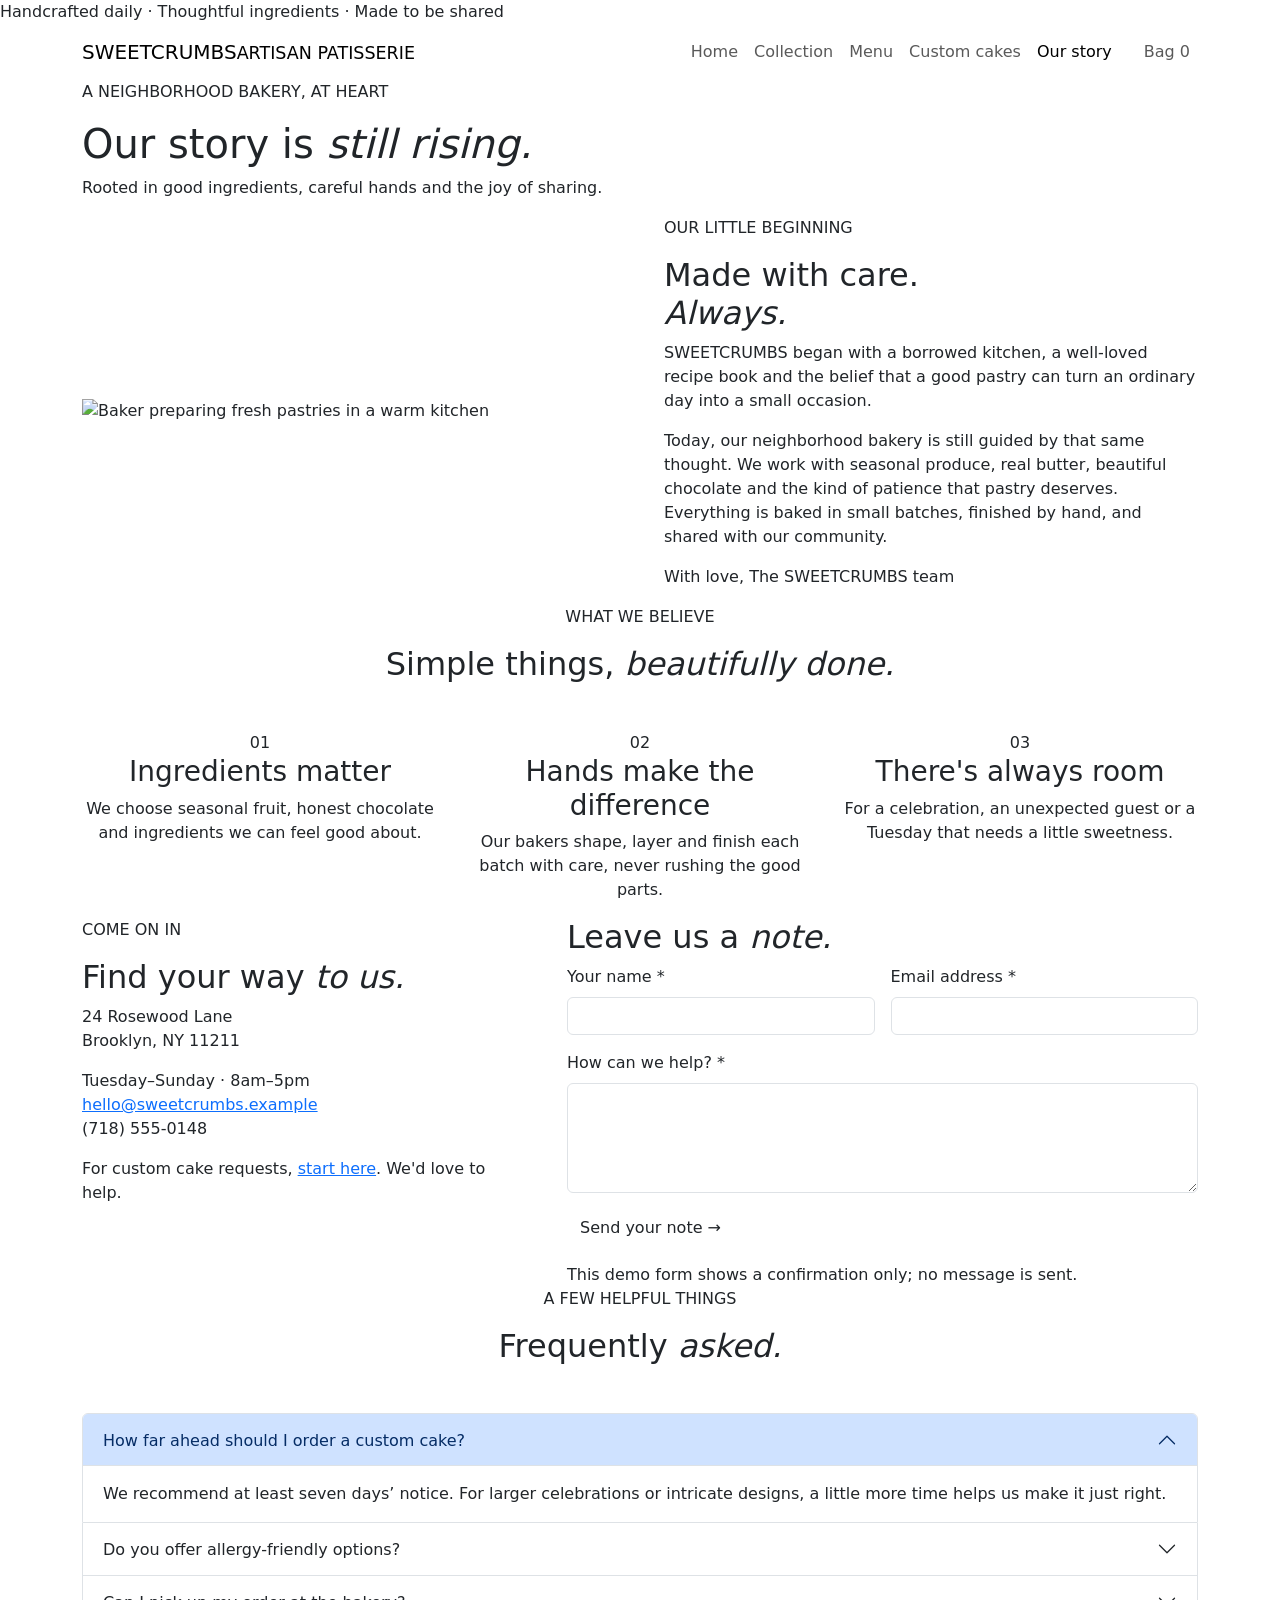
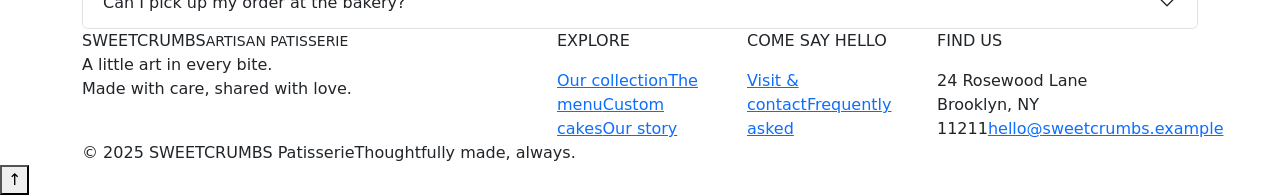
==== about.html @ 8f0fc78c "Add files via upload" ====
<!doctype html>
<html lang="en">

<head>
    <meta charset="utf-8">
    <meta name="viewport" content="width=device-width, initial-scale=1">
    <title>Our Story & Contact | SWEETCRUMBS</title>
    <link href="https://cdn.jsdelivr.net/npm/bootstrap@5.3.3/dist/css/bootstrap.min.css" rel="stylesheet">
    <link
        href="https://fonts.googleapis.com/css2?family=DM+Sans:wght@400;500;600&family=Playfair+Display:wght@400;500;600;700&display=swap"
        rel="stylesheet">
    <link href="css/style.css" rel="stylesheet">
</head>

<body>
    <div class="announcement">Handcrafted daily · Thoughtful ingredients · Made to be shared</div>
    <nav class="navbar navbar-expand-lg site-nav sticky-top">
        <div class="container"><a class="navbar-brand" href="index.html">SWEET<span>CRUMBS</span><small>ARTISAN
                    PATISSERIE</small></a><button class="navbar-toggler" type="button" data-bs-toggle="collapse"
                data-bs-target="#mainNav" aria-label="Toggle navigation"><span
                    class="navbar-toggler-icon"></span></button>
            <div class="collapse navbar-collapse" id="mainNav">
                <ul class="navbar-nav ms-auto align-items-lg-center">
                    <li class="nav-item"><a class="nav-link" href="index.html">Home</a></li>
                    <li class="nav-item"><a class="nav-link" href="collection.html">Collection</a></li>
                    <li class="nav-item"><a class="nav-link" href="menu.html">Menu</a></li>
                    <li class="nav-item"><a class="nav-link" href="custom-cakes.html">Custom cakes</a></li>
                    <li class="nav-item"><a class="nav-link active" href="about.html">Our story</a></li>
                    <li class="nav-item ms-lg-3"><a class="nav-link cart-link" href="cart.html">Bag <span
                                class="cart-count">0</span></a></li>
                </ul>
            </div>
        </div>
    </nav>
    <main>
        <header class="page-hero">
            <div class="container">
                <p class="eyebrow">A NEIGHBORHOOD BAKERY, AT HEART</p>
                <h1>Our story is <em>still rising.</em></h1>
                <p>Rooted in good ingredients, careful hands and the joy of sharing.</p>
            </div>
        </header>
        <section class="section-pad">
            <div class="container">
                <div class="row align-items-center g-5">
                    <div class="col-lg-6"><img class="editorial-image rounded-image"
                            src="https://images.unsplash.com/photo-1556911220-bff31c812dba?auto=format&fit=crop&w=1100&q=85"
                            alt="Baker preparing fresh pastries in a warm kitchen"></div>
                    <div class="col-lg-6 story-text">
                        <p class="eyebrow">OUR LITTLE BEGINNING</p>
                        <h2>Made with care.<br><em>Always.</em></h2>
                        <p>SWEETCRUMBS began with a borrowed kitchen, a well-loved recipe book and the belief that a
                            good pastry can turn an ordinary day into a small occasion.</p>
                        <p>Today, our neighborhood bakery is still guided by that same thought. We work with seasonal
                            produce, real butter, beautiful chocolate and the kind of patience that pastry deserves.
                            Everything is baked in small batches, finished by hand, and shared with our community.</p>
                        <p class="signature">With love, The SWEETCRUMBS team</p>
                    </div>
                </div>
            </div>
        </section>
        <section class="philosophy">
            <div class="container text-center narrow">
                <p class="eyebrow">WHAT WE BELIEVE</p>
                <h2>Simple things, <em>beautifully done.</em></h2>
                <div class="row g-4 mt-4">
                    <div class="col-md-4"><span class="principle-number">01</span>
                        <h3>Ingredients matter</h3>
                        <p>We choose seasonal fruit, honest chocolate and ingredients we can feel good about.</p>
                    </div>
                    <div class="col-md-4"><span class="principle-number">02</span>
                        <h3>Hands make the difference</h3>
                        <p>Our bakers shape, layer and finish each batch with care, never rushing the good parts.</p>
                    </div>
                    <div class="col-md-4"><span class="principle-number">03</span>
                        <h3>There's always room</h3>
                        <p>For a celebration, an unexpected guest or a Tuesday that needs a little sweetness.</p>
                    </div>
                </div>
            </div>
        </section>
        <section class="section-pad" id="contact">
            <div class="container">
                <div class="row g-5">
                    <div class="col-lg-5">
                        <p class="eyebrow">COME ON IN</p>
                        <h2>Find your way <em>to us.</em></h2>
                        <p>24 Rosewood Lane<br>Brooklyn, NY 11211</p>
                        <p>Tuesday–Sunday · 8am–5pm<br><a
                                href="mailto:hello@sweetcrumbs.example">hello@sweetcrumbs.example</a><br>(718) 555-0148
                        </p>
                        <p class="small-muted">For custom cake requests, <a href="custom-cakes.html">start here</a>.
                            We'd love to help.</p>
                    </div>
                    <div class="col-lg-7">
                        <form id="contact-form" class="form-panel">
                            <h2>Leave us a <em>note.</em></h2>
                            <div class="row g-3">
                                <div class="col-md-6"><label class="form-label" for="contact-name">Your name
                                        *</label><input class="form-control" id="contact-name" required></div>
                                <div class="col-md-6"><label class="form-label" for="contact-email">Email address
                                        *</label><input type="email" class="form-control" id="contact-email" required>
                                </div>
                                <div class="col-12"><label class="form-label" for="contact-message">How can we help?
                                        *</label><textarea class="form-control" id="contact-message" rows="4"
                                        required></textarea></div>
                                <div class="col-12"><button class="btn btn-burgundy" type="submit">Send your note
                                        <span>→</span></button>
                                    <p class="small-muted mt-3 mb-0">This demo form shows a confirmation only; no
                                        message is sent.</p>
                                </div>
                            </div>
                        </form>
                    </div>
                </div>
            </div>
        </section>
        <section class="section-pad faq-section" id="faq">
            <div class="container narrow">
                <p class="eyebrow text-center">A FEW HELPFUL THINGS</p>
                <h2 class="text-center mb-5">Frequently <em>asked.</em></h2>
                <div class="accordion" id="faqAccordion">
                    <div class="accordion-item">
                        <h3 class="accordion-header"><button class="accordion-button" type="button"
                                data-bs-toggle="collapse" data-bs-target="#faqOne">How far ahead should I order a custom
                                cake?</button></h3>
                        <div id="faqOne" class="accordion-collapse collapse show" data-bs-parent="#faqAccordion">
                            <div class="accordion-body">We recommend at least seven days’ notice. For larger
                                celebrations or intricate designs, a little more time helps us make it just right.</div>
                        </div>
                    </div>
                    <div class="accordion-item">
                        <h3 class="accordion-header"><button class="accordion-button collapsed" type="button"
                                data-bs-toggle="collapse" data-bs-target="#faqTwo">Do you offer allergy-friendly
                                options?</button></h3>
                        <div id="faqTwo" class="accordion-collapse collapse" data-bs-parent="#faqAccordion">
                            <div class="accordion-body">Our kitchen handles wheat, dairy, eggs, nuts and soy. Please
                                contact us about ingredients before ordering; we cannot guarantee an allergen-free
                                environment.</div>
                        </div>
                    </div>
                    <div class="accordion-item">
                        <h3 class="accordion-header"><button class="accordion-button collapsed" type="button"
                                data-bs-toggle="collapse" data-bs-target="#faqThree">Can I pick up my order at the
                                bakery?</button></h3>
                        <div id="faqThree" class="accordion-collapse collapse" data-bs-parent="#faqAccordion">
                            <div class="accordion-body">Absolutely. Choose pickup when we confirm your order. Our bakery
                                is open Tuesday through Sunday, 8am–5pm.</div>
                        </div>
                    </div>
                </div>
            </div>
        </section>
    </main>
    <footer class="site-footer">
        <div class="container">
            <div class="row gy-4">
                <div class="col-md-5"><a class="navbar-brand footer-brand"
                        href="index.html">SWEET<span>CRUMBS</span><small>ARTISAN PATISSERIE</small></a>
                    <p class="footer-note">A little art in every bite.<br>Made with care, shared with love.</p>
                </div>
                <div class="col-6 col-md-2">
                    <p class="footer-title">EXPLORE</p><a href="collection.html">Our collection</a><a
                        href="menu.html">The menu</a><a href="custom-cakes.html">Custom cakes</a><a
                        href="about.html">Our story</a>
                </div>
                <div class="col-6 col-md-2">
                    <p class="footer-title">COME SAY HELLO</p><a href="#contact">Visit & contact</a><a
                        href="#faq">Frequently asked</a>
                </div>
                <div class="col-md-3">
                    <p class="footer-title">FIND US</p><span>24 Rosewood Lane<br>Brooklyn, NY 11211</span><a
                        href="mailto:hello@sweetcrumbs.example">hello@sweetcrumbs.example</a>
                </div>
            </div>
            <div class="footer-bottom"><span>© 2025 SWEETCRUMBS Patisserie</span><span>Thoughtfully made, always.</span>
            </div>
        </div>
    </footer><button class="back-to-top" type="button" aria-label="Back to top">↑</button>
    <div class="toast-container position-fixed bottom-0 end-0 p-3" id="toast-container"></div>
    <script src="https://cdn.jsdelivr.net/npm/bootstrap@5.3.3/dist/js/bootstrap.bundle.min.js"></script>
    <script src="js/script.js"></script>
</body>

</html>
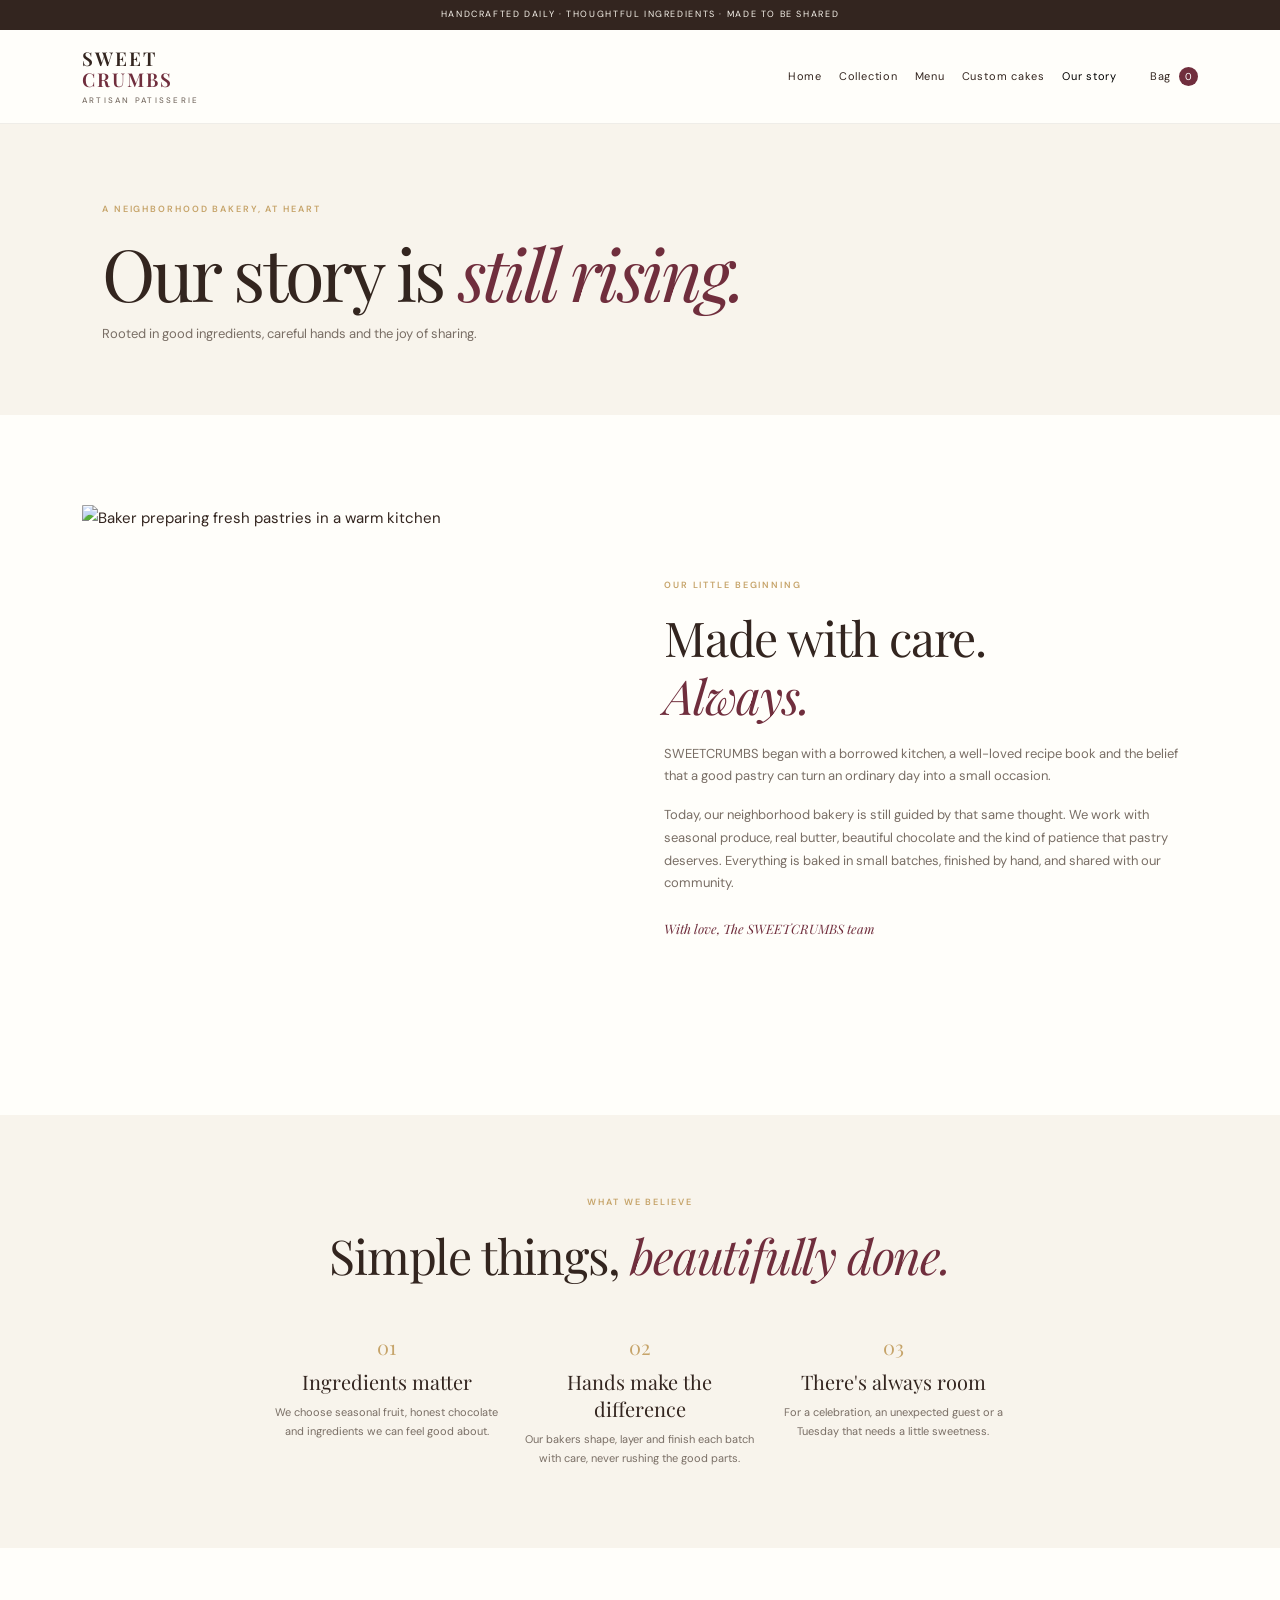
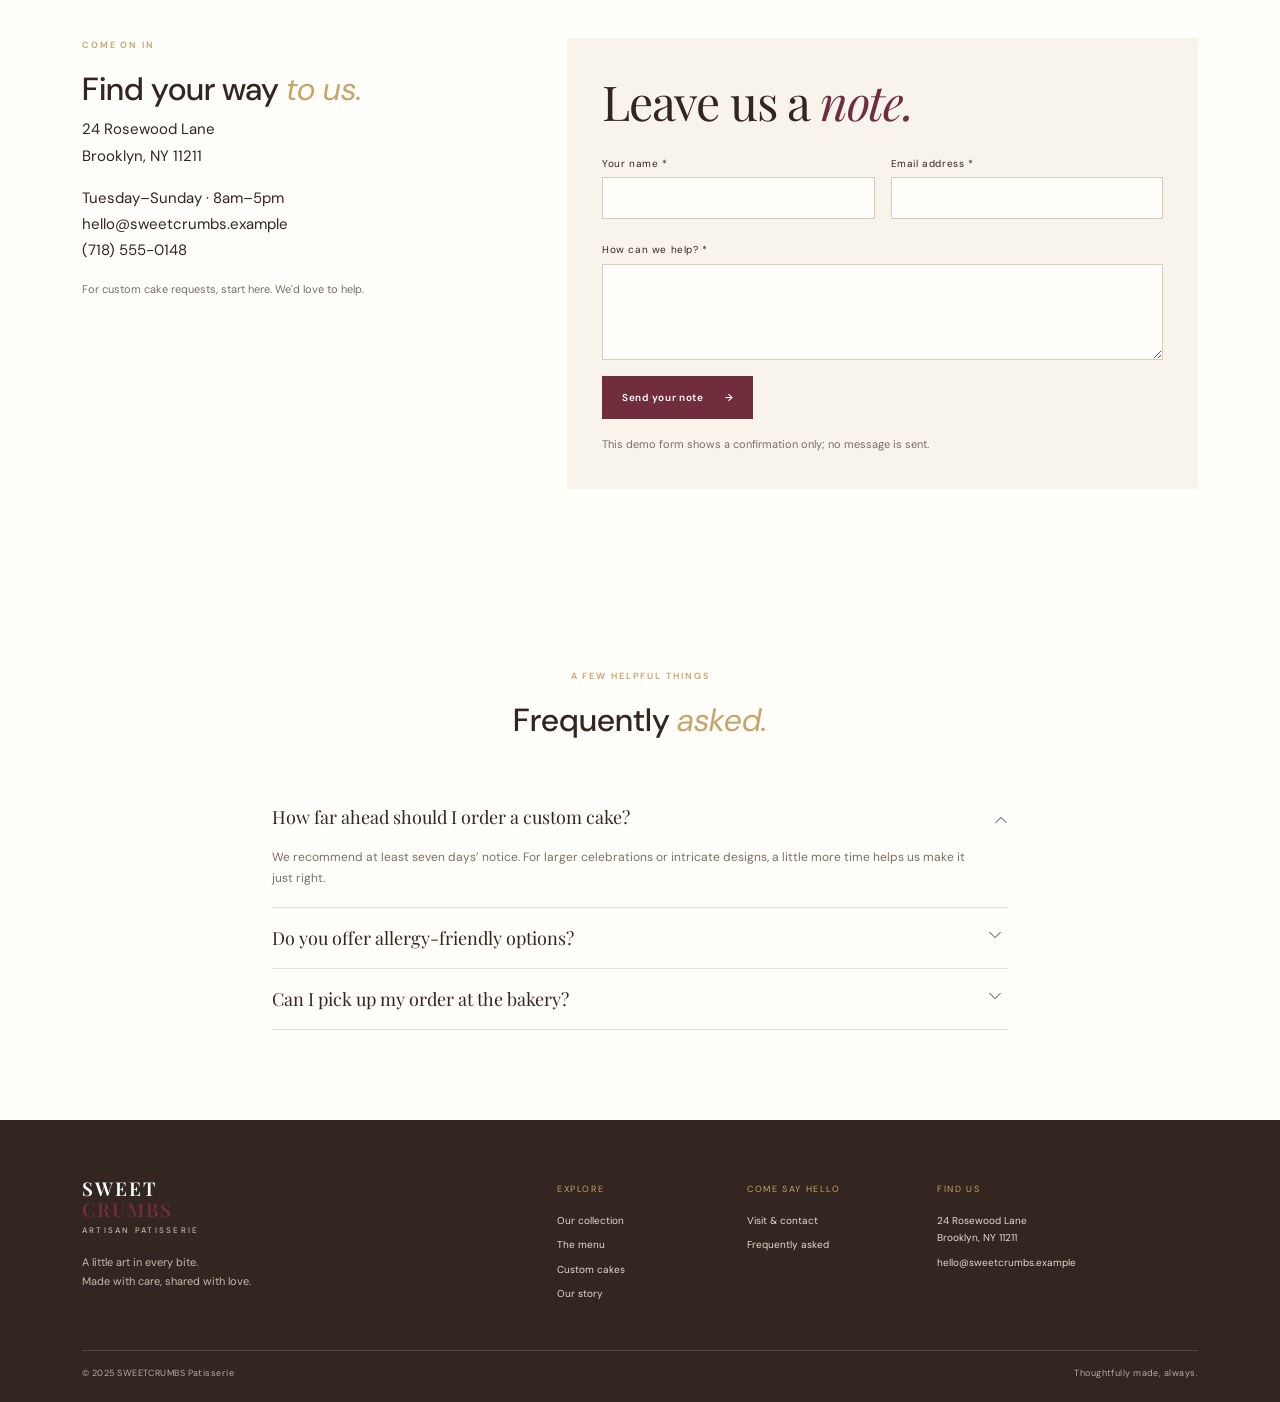
==== commit 3a0ca267: "without jquery12" ====
--- a/about.html
+++ b/about.html
@@ -9,7 +9,7 @@
     <link
         href="https://fonts.googleapis.com/css2?family=DM+Sans:wght@400;500;600&family=Playfair+Display:wght@400;500;600;700&display=swap"
         rel="stylesheet">
-    <link href="css/style.css" rel="stylesheet">
+    <link href="style.css" rel="stylesheet">
 </head>
 
 <body>
@@ -179,7 +179,7 @@
     </footer><button class="back-to-top" type="button" aria-label="Back to top">↑</button>
     <div class="toast-container position-fixed bottom-0 end-0 p-3" id="toast-container"></div>
     <script src="https://cdn.jsdelivr.net/npm/bootstrap@5.3.3/dist/js/bootstrap.bundle.min.js"></script>
-    <script src="js/script.js"></script>
+    <script src="script.js"></script>
 </body>
 
 </html>
--- a/style.css
+++ b/style.css
@@ -0,0 +1,1196 @@
+
+:root {
+    --ivory: #F8F4EC;
+    --espresso: #33251F;
+    --burgundy: #702E3D;
+    --gold: #C6A46A;
+    --beige: #E9DFD0;
+    --muted: #796e65;
+    --serif: "Playfair Display", Georgia, serif;
+    --sans: "DM Sans", Arial, sans-serif
+}
+
+* {
+    box-sizing: border-box
+}
+
+html {
+    scroll-behavior: smooth
+}
+
+body {
+    margin: 0;
+    background: #fffefa;
+    color: var(--espresso);
+    font-family: var(--sans);
+    font-size: 15px;
+    line-height: 1.75
+}
+
+a {
+    color: inherit;
+    text-decoration: none
+}
+
+a:hover {
+    color: var(--burgundy)
+}
+
+img {
+    max-width: 100%;
+    display: block
+}
+
+.announcement {
+    height: 30px;
+    background: var(--espresso);
+    color: #f8f4ec;
+    text-align: center;
+    font-size: 9px;
+    letter-spacing: .18em;
+    text-transform: uppercase;
+    display: flex;
+    align-items: center;
+    justify-content: center
+}
+
+.site-nav {
+    background: rgba(255, 254, 250, .97);
+    border-bottom: 1px solid rgba(51, 37, 31, .08);
+    padding: 13px 0
+}
+
+.navbar-brand {
+    color: var(--espresso);
+    font: 600 19px var(--serif);
+    letter-spacing: .11em;
+    line-height: 1.1;
+    display: inline-flex;
+    flex-direction: column
+}
+
+.navbar-brand span {
+    color: var(--burgundy)
+}
+
+.navbar-brand small {
+    font: 500 8px var(--sans);
+    letter-spacing: .28em;
+    color: var(--muted);
+    margin-top: 5px
+}
+
+.navbar-nav {
+    gap: 17px
+}
+
+.nav-link {
+    color: var(--espresso);
+    font-size: 11px;
+    letter-spacing: .07em;
+    padding: 8px 0 !important
+}
+
+.nav-link:hover,
+.nav-link.active {
+    color: var(--burgundy)
+}
+
+.cart-count {
+    display: inline-flex;
+    align-items: center;
+    justify-content: center;
+    background: var(--burgundy);
+    color: #fff;
+    border-radius: 50%;
+    width: 19px;
+    height: 19px;
+    font-size: 10px;
+    margin-left: 4px
+}
+
+.navbar-toggler {
+    border: 0
+}
+
+.navbar-toggler:focus {
+    box-shadow: none
+}
+
+.hero {
+    height: min(690px, 76vw);
+    min-height: 520px;
+    position: relative;
+    background: #402d27;
+    overflow: hidden;
+    color: #fff
+}
+
+.hero-image {
+    position: absolute;
+    inset: 0;
+    background: linear-gradient(90deg, rgba(32, 23, 20, .73) 0%, rgba(32, 23, 20, .42) 48%, rgba(32, 23, 20, .08) 100%), url("https://images.unsplash.com/photo-1488477181946-6428a0291777?auto=format&fit=crop&w=2000&q=90") center 48%/cover
+}
+
+.hero-content {
+    position: relative;
+    z-index: 1;
+    padding-top: clamp(115px, 16vw, 205px)
+}
+
+.eyebrow {
+    font-size: 9px;
+    font-weight: 600;
+    letter-spacing: .21em;
+    color: var(--gold);
+    margin: 0 0 16px
+}
+
+.hero h1,
+.page-hero h1 {
+    font: 400 clamp(50px, 7vw, 88px)/1.07 var(--serif);
+    letter-spacing: -.04em;
+    margin: 0 0 22px
+}
+
+.hero h1 em,
+.page-hero h1 em,
+h2 em {
+    font-weight: 400;
+    color: var(--gold)
+}
+
+.hero-copy {
+    max-width: 440px;
+    color: rgba(255, 255, 255, .82);
+    font-size: 14px;
+    margin-bottom: 29px
+}
+
+.btn {
+    border-radius: 0;
+    font-size: 10px;
+    font-weight: 600;
+    letter-spacing: .07em;
+    padding: 13px 19px;
+    transition: all .2s
+}
+
+.btn-cream {
+    background: var(--ivory);
+    color: var(--espresso)
+}
+
+.btn-cream:hover {
+    background: #fff;
+    color: var(--burgundy);
+    transform: translateY(-2px)
+}
+
+.btn-cream span,
+.btn-burgundy span {
+    margin-left: 18px
+}
+
+.hero-note {
+    position: absolute;
+    right: 4%;
+    bottom: 28px;
+    writing-mode: vertical-rl;
+    font-size: 8px;
+    letter-spacing: .2em;
+    color: rgba(255, 255, 255, .8)
+}
+
+.section-pad {
+    padding: 90px 0
+}
+
+.intro {
+    background: var(--ivory)
+}
+
+.narrow {
+    max-width: 760px
+}
+
+.intro h2,
+.section-heading h2,
+.newsletter h2,
+.story-copy h2,
+.story-text h2,
+.philosophy h2,
+.form-panel h2,
+.contact-heading {
+    font: 400 clamp(35px, 4vw, 48px)/1.2 var(--serif);
+    letter-spacing: -.025em;
+    margin-bottom: 18px
+}
+
+.intro h2 em,
+.section-heading h2 em,
+.newsletter h2 em,
+.story-copy h2 em,
+.story-text h2 em,
+.philosophy h2 em,
+.form-panel h2 em {
+    color: var(--burgundy)
+}
+
+.intro .container>p:not(.eyebrow) {
+    color: var(--muted);
+    max-width: 600px;
+    margin: 0 auto 20px;
+    font-size: 13px
+}
+
+.text-link {
+    color: var(--burgundy);
+    font-size: 10px;
+    letter-spacing: .09em;
+    border-bottom: 1px solid var(--gold);
+    padding-bottom: 5px;
+    font-weight: 600
+}
+
+.text-link span {
+    margin-left: 14px
+}
+
+.section-heading {
+    display: flex;
+    justify-content: space-between;
+    align-items: end;
+    margin-bottom: 30px
+}
+
+.section-heading h2 {
+    margin-bottom: 0
+}
+
+.category-tile {
+    position: relative;
+    display: block;
+    overflow: hidden;
+    background: var(--beige);
+    color: white;
+    min-height: 380px
+}
+
+.category-tile:after {
+    content: "";
+    position: absolute;
+    inset: 45% 0 0;
+    background: linear-gradient(transparent, rgba(20, 14, 12, .7))
+}
+
+.category-tile img {
+    width: 100%;
+    height: 390px;
+    object-fit: cover;
+    transition: transform .6s
+}
+
+.category-tile:hover img,
+.product-image-link:hover img {
+    transform: scale(1.035)
+}
+
+.category-tile>span {
+    position: absolute;
+    z-index: 1;
+    left: 25px;
+    bottom: 23px;
+    font: 24px var(--serif)
+}
+
+.category-tile small {
+    display: block;
+    color: #eee;
+    font: 9px var(--sans);
+    letter-spacing: .12em;
+    text-transform: uppercase;
+    margin-top: 3px
+}
+
+.bestsellers {
+    background: #fffefa
+}
+
+.product-card {
+    height: 100%;
+    position: relative
+}
+
+.product-image-link {
+    display: block;
+    overflow: hidden;
+    background: var(--ivory);
+    position: relative
+}
+
+.product-image-link img {
+    height: 310px;
+    width: 100%;
+    object-fit: cover;
+    transition: transform .5s
+}
+
+.product-tag {
+    position: absolute;
+    left: 12px;
+    top: 12px;
+    background: var(--ivory);
+    padding: 4px 9px;
+    color: var(--burgundy);
+    font-size: 8px;
+    letter-spacing: .1em;
+    text-transform: uppercase
+}
+
+.product-info {
+    padding: 14px 0
+}
+
+.product-title {
+    font: 20px var(--serif);
+    margin: 0 0 4px
+}
+
+.product-description {
+    font-size: 11px;
+    color: var(--muted);
+    margin: 0;
+    min-height: 22px
+}
+
+.product-price {
+    font-size: 12px;
+    font-weight: 600
+}
+
+.product-actions {
+    display: flex;
+    align-items: center;
+    justify-content: space-between;
+    margin-top: 9px
+}
+
+.quick-add {
+    border: 1px solid var(--espresso);
+    background: transparent;
+    padding: 7px 11px;
+    font-size: 9px;
+    letter-spacing: .08em;
+    text-transform: uppercase
+}
+
+.quick-add:hover {
+    background: var(--espresso);
+    color: #fff
+}
+
+.story-band {
+    min-height: 470px;
+    display: grid;
+    grid-template-columns: 1fr 1fr;
+    background: var(--burgundy);
+    color: white
+}
+
+.story-photo {
+    background: url("https://images.unsplash.com/photo-1556911220-bff31c812dba?auto=format&fit=crop&w=1300&q=85") center/cover;
+    min-height: 450px
+}
+
+.story-copy {
+    align-self: center;
+    max-width: 510px;
+    padding: 70px 9vw
+}
+
+.story-copy p:not(.eyebrow) {
+    color: rgba(255, 255, 255, .8);
+    font-size: 13px;
+    margin: 20px 0 25px
+}
+
+.story-copy h2 em {
+    color: #dfc89f
+}
+
+.btn-outline-light {
+    border-color: rgba(255, 255, 255, .6);
+    color: #fff
+}
+
+.btn-outline-light:hover {
+    background: #fff;
+    color: var(--burgundy)
+}
+
+.testimonial {
+    background: var(--ivory)
+}
+
+.quote-mark {
+    font: 75px/.8 var(--serif);
+    color: var(--gold);
+    margin-top: 22px
+}
+
+.testimonial blockquote {
+    font: 25px/1.5 var(--serif);
+    margin: 15px 0 20px
+}
+
+.quote-byline {
+    font-size: 9px;
+    letter-spacing: .16em;
+    color: var(--muted)
+}
+
+.newsletter {
+    background: var(--beige);
+    padding: 65px 0
+}
+
+.newsletter-inner {
+    display: flex;
+    align-items: center;
+    justify-content: space-between;
+    gap: 40px
+}
+
+.newsletter h2 {
+    font-size: 38px;
+    margin-bottom: 10px
+}
+
+.newsletter p:not(.eyebrow) {
+    font-size: 12px;
+    color: var(--muted);
+    margin: 0
+}
+
+.newsletter-form {
+    width: min(440px, 100%)
+}
+
+.newsletter-form .form-control {
+    border: 0;
+    background: #fffefa;
+    border-radius: 0;
+    padding: 13px;
+    font-size: 11px
+}
+
+.newsletter-form .btn-dark {
+    font-size: 9px;
+    text-transform: uppercase;
+    letter-spacing: .1em;
+    border-radius: 0;
+    padding: 0 18px
+}
+
+.newsletter-form small {
+    font-size: 9px;
+    color: var(--muted);
+    display: block;
+    margin-top: 8px
+}
+
+.site-footer {
+    background: var(--espresso);
+    color: #f8f4ec;
+    padding: 58px 0 20px
+}
+
+.footer-brand {
+    color: #fff
+}
+
+.footer-brand small {
+    color: #c6b9aa
+}
+
+.footer-note {
+    font-size: 11px;
+    color: #c6b9aa;
+    margin-top: 18px
+}
+
+.footer-title {
+    color: var(--gold);
+    font-size: 9px;
+    letter-spacing: .18em;
+    margin: 4px 0 14px
+}
+
+.site-footer .col-6 a,
+.site-footer .col-6 span,
+.site-footer .col-md-3>a,
+.site-footer .col-md-3>span {
+    display: block;
+    font-size: 10px;
+    color: #e3dbd1;
+    margin-bottom: 7px
+}
+
+.site-footer a:hover {
+    color: var(--gold)
+}
+
+.footer-bottom {
+    display: flex;
+    justify-content: space-between;
+    border-top: 1px solid rgba(255, 255, 255, .15);
+    margin-top: 40px;
+    padding-top: 15px;
+    color: #b9aca0;
+    font-size: 9px;
+    letter-spacing: .05em
+}
+
+.page-hero {
+    background: var(--ivory);
+    padding: 78px 0 70px
+}
+
+.page-hero .container {
+    max-width: 1100px
+}
+
+.page-hero h1 {
+    font-size: clamp(48px, 6vw, 72px);
+    color: var(--espresso);
+    margin-bottom: 12px
+}
+
+.page-hero h1 em {
+    color: var(--burgundy)
+}
+
+.page-hero p:last-child {
+    color: var(--muted);
+    font-size: 13px;
+    margin: 0
+}
+
+.compact-hero {
+    padding: 55px 0 45px
+}
+
+.shop-tools {
+    display: flex;
+    justify-content: space-between;
+    gap: 20px;
+    align-items: center;
+    border-bottom: 1px solid var(--beige);
+    padding-bottom: 19px;
+    margin-bottom: 20px
+}
+
+.filter-group {
+    display: flex;
+    gap: 8px;
+    flex-wrap: wrap
+}
+
+.filter-btn {
+    border: 1px solid transparent;
+    background: transparent;
+    padding: 7px 12px;
+    color: var(--muted);
+    font-size: 10px
+}
+
+.filter-btn.active,
+.filter-btn:hover {
+    color: var(--burgundy);
+    border-color: var(--burgundy)
+}
+
+.search-box {
+    display: flex;
+    gap: 8px;
+    align-items: center;
+    border-bottom: 1px solid #aa9d8e;
+    padding: 4px 0;
+    min-width: 195px
+}
+
+.search-box span {
+    font-size: 20px
+}
+
+.search-box input {
+    border: 0;
+    background: transparent;
+    outline: 0;
+    font: 11px var(--sans);
+    width: 100%
+}
+
+.results-count {
+    color: var(--muted);
+    font-size: 10px;
+    margin-bottom: 18px
+}
+
+.empty-results {
+    text-align: center;
+    padding: 80px 0;
+    color: var(--muted)
+}
+
+.product-detail-layout {
+    padding: 45px 0 20px
+}
+
+.product-detail-image {
+    width: 100%;
+    height: 540px;
+    object-fit: cover;
+    background: var(--ivory)
+}
+
+.product-detail-info {
+    padding: 20px 3vw
+}
+
+.product-detail-info h1 {
+    font: 42px var(--serif);
+    margin: 0 0 10px
+}
+
+.product-detail-info .price {
+    font: 19px var(--serif);
+    color: var(--burgundy)
+}
+
+.product-detail-info .description {
+    color: var(--muted);
+    font-size: 13px;
+    margin: 20px 0
+}
+
+.ingredient-list {
+    font-size: 11px;
+    color: var(--muted);
+    padding: 17px 0;
+    border-top: 1px solid var(--beige);
+    border-bottom: 1px solid var(--beige)
+}
+
+.quantity-row {
+    display: flex;
+    gap: 12px;
+    margin: 22px 0
+}
+
+.quantity-input {
+    width: 76px;
+    text-align: center
+}
+
+.form-control,
+.form-select {
+    border-radius: 0;
+    border-color: #d8ccbc;
+    background-color: #fffefa;
+    font-size: 12px;
+    padding: 11px
+}
+
+.form-control:focus,
+.form-select:focus {
+    border-color: var(--burgundy);
+    box-shadow: 0 0 0 .15rem rgba(112, 46, 61, .12)
+}
+
+.btn-burgundy {
+    background: var(--burgundy);
+    color: #fff;
+    border: 1px solid var(--burgundy)
+}
+
+.btn-burgundy:hover {
+    background: #54212d;
+    color: #fff
+}
+
+.breadcrumbs {
+    font-size: 10px;
+    color: var(--muted);
+    padding-top: 18px
+}
+
+.breadcrumbs a {
+    text-decoration: underline;
+    text-decoration-color: var(--gold);
+    text-underline-offset: 3px
+}
+
+.related-section {
+    border-top: 1px solid var(--beige);
+    margin-top: 60px
+}
+
+.form-panel {
+    background: var(--ivory);
+    padding: 35px
+}
+
+.form-intro,
+.small-muted {
+    font-size: 11px;
+    color: var(--muted)
+}
+
+.form-label {
+    font-size: 10px;
+    letter-spacing: .06em;
+    margin-bottom: 5px
+}
+
+.estimate {
+    font-size: 11px;
+    color: var(--muted)
+}
+
+.estimate strong {
+    font: 22px var(--serif);
+    color: var(--burgundy);
+    margin-left: 8px
+}
+
+.editorial-image {
+    width: 100%;
+    height: 520px;
+    object-fit: cover
+}
+
+.rounded-image {
+    border-radius: 1px
+}
+
+.image-caption {
+    font: italic 14px var(--serif);
+    color: var(--muted);
+    margin-top: 10px
+}
+
+.menu-layout {
+    max-width: 850px
+}
+
+.menu-section {
+    margin-bottom: 55px
+}
+
+.menu-section-head {
+    display: flex;
+    justify-content: space-between;
+    align-items: end;
+    border-bottom: 1px solid var(--espresso);
+    padding-bottom: 12px;
+    margin-bottom: 8px
+}
+
+.menu-section-head .eyebrow {
+    margin-bottom: 5px
+}
+
+.menu-section-head h2 {
+    font: 36px var(--serif);
+    margin: 0
+}
+
+.menu-section-head>span {
+    font-size: 10px;
+    color: var(--muted)
+}
+
+.menu-item {
+    display: flex;
+    justify-content: space-between;
+    gap: 20px;
+    padding: 14px 0;
+    border-bottom: 1px solid var(--beige)
+}
+
+.menu-item h3 {
+    font: 18px var(--serif);
+    margin: 0 0 2px
+}
+
+.menu-item p {
+    font-size: 11px;
+    color: var(--muted);
+    margin: 0
+}
+
+.menu-item strong {
+    font-size: 11px;
+    white-space: nowrap
+}
+
+.menu-footnote {
+    text-align: center;
+    font-size: 11px;
+    color: var(--muted);
+    padding-top: 12px
+}
+
+.menu-footnote a,
+.story-text a {
+    color: var(--burgundy);
+    text-decoration: underline;
+    text-decoration-color: var(--gold);
+    text-underline-offset: 3px
+}
+
+.cart-layout {
+    display: grid;
+    grid-template-columns: 1.5fr .8fr;
+    gap: 45px
+}
+
+.cart-line {
+    display: grid;
+    grid-template-columns: 110px 1fr auto;
+    gap: 18px;
+    padding: 18px 0;
+    border-bottom: 1px solid var(--beige);
+    align-items: center
+}
+
+.cart-line img {
+    height: 110px;
+    width: 110px;
+    object-fit: cover
+}
+
+.cart-line h3 {
+    font: 19px var(--serif);
+    margin: 0
+}
+
+.cart-line .cart-category {
+    color: var(--muted);
+    font-size: 10px
+}
+
+.cart-line .quantity-input {
+    width: 65px
+}
+
+.remove-item {
+    border: 0;
+    background: none;
+    color: var(--burgundy);
+    font-size: 10px;
+    text-decoration: underline;
+    padding: 4px 0
+}
+
+.cart-summary {
+    background: var(--ivory);
+    padding: 25px;
+    height: max-content
+}
+
+.cart-summary h2 {
+    font: 24px var(--serif);
+    margin-bottom: 20px
+}
+
+.summary-row {
+    display: flex;
+    justify-content: space-between;
+    font-size: 11px;
+    padding: 8px 0
+}
+
+.summary-total {
+    border-top: 1px solid var(--beige);
+    margin-top: 10px;
+    padding-top: 15px;
+    font-weight: 600
+}
+
+.checkout-panel {
+    border-top: 1px solid var(--beige);
+    margin-top: 20px;
+    padding-top: 20px
+}
+
+.empty-cart {
+    text-align: center;
+    background: var(--ivory);
+    padding: 55px 20px
+}
+
+.empty-cart h2 {
+    font: 30px var(--serif)
+}
+
+.empty-cart p {
+    font-size: 12px;
+    color: var(--muted)
+}
+
+.story-text p:not(.eyebrow) {
+    font-size: 13px;
+    color: var(--muted)
+}
+
+.signature {
+    font: italic 17px var(--serif);
+    color: var(--burgundy) !important;
+    margin-top: 25px
+}
+
+.philosophy {
+    background: var(--ivory);
+    padding: 80px 0
+}
+
+.philosophy h3 {
+    font: 20px var(--serif)
+}
+
+.philosophy .col-md-4 p {
+    font-size: 11px;
+    color: var(--muted);
+    max-width: 240px;
+    margin: 0 auto
+}
+
+.principle-number {
+    font: 20px var(--serif);
+    color: var(--gold);
+    display: block;
+    margin-bottom: 8px
+}
+
+.accordion-item {
+    background: transparent;
+    border: 0;
+    border-bottom: 1px solid var(--beige);
+    border-radius: 0 !important
+}
+
+.accordion-button {
+    background: transparent !important;
+    color: var(--espresso) !important;
+    box-shadow: none !important;
+    font: 18px var(--serif);
+    padding: 18px 0
+}
+
+.accordion-button:after {
+    background-size: 14px
+}
+
+.accordion-body {
+    font-size: 12px;
+    color: var(--muted);
+    padding: 0 30px 18px 0
+}
+
+.faq-section {
+    background: #fffefa
+}
+
+.back-to-top {
+    position: fixed;
+    right: 20px;
+    bottom: 20px;
+    width: 38px;
+    height: 38px;
+    border: 0;
+    background: var(--burgundy);
+    color: white;
+    z-index: 9;
+    opacity: 0;
+    pointer-events: none;
+    transition: opacity .2s
+}
+
+.back-to-top.visible {
+    opacity: 1;
+    pointer-events: auto
+}
+
+.toast {
+    border-radius: 0;
+    background: var(--espresso);
+    color: #fff;
+    font-size: 12px
+}
+
+.toast .btn-close {
+    filter: invert(1)
+}
+
+.toast-body {
+    padding: 14px 16px
+}
+
+@media(max-width:767px) {
+    .hero {
+        min-height: 570px;
+        height: 80vh
+    }
+
+    .hero-image {
+        background-position: 58% center
+    }
+
+    .hero-content {
+        padding-top: 150px
+    }
+
+    .section-pad {
+        padding: 65px 0
+    }
+
+    .section-heading {
+        align-items: start;
+        gap: 15px
+    }
+
+    .section-heading .text-link {
+        margin-top: 12px;
+        white-space: nowrap
+    }
+
+    .category-tile,
+    .category-tile img {
+        height: 330px;
+        min-height: 330px
+    }
+
+    .product-image-link img {
+        height: 260px
+    }
+
+    .story-band {
+        grid-template-columns: 1fr
+    }
+
+    .story-photo {
+        min-height: 300px
+    }
+
+    .story-copy {
+        padding: 55px 8vw
+    }
+
+    .newsletter-inner {
+        display: block
+    }
+
+    .newsletter-form {
+        margin-top: 28px
+    }
+
+    .shop-tools {
+        align-items: start;
+        flex-direction: column
+    }
+
+    .filter-group {
+        gap: 2px
+    }
+
+    .filter-btn {
+        padding: 7px 9px
+    }
+
+    .search-box {
+        width: 100%
+    }
+
+    .product-detail-image {
+        height: 390px
+    }
+
+    .product-detail-info {
+        padding: 25px 0
+    }
+
+    .form-panel {
+        padding: 24px 18px
+    }
+
+    .editorial-image {
+        height: 370px
+    }
+
+    .cart-layout {
+        grid-template-columns: 1fr;
+        gap: 25px
+    }
+
+    .cart-line {
+        grid-template-columns: 75px 1fr auto;
+        gap: 12px
+    }
+
+    .cart-line img {
+        width: 75px;
+        height: 85px
+    }
+
+    .cart-line h3 {
+        font-size: 16px
+    }
+
+    .footer-bottom {
+        gap: 12px;
+        flex-wrap: wrap
+    }
+
+    .page-hero {
+        padding: 60px 0 50px
+    }
+
+    .announcement {
+        font-size: 8px;
+        letter-spacing: .11em
+    }
+
+    .testimonial blockquote {
+        font-size: 22px
+    }
+}
+
+@media(max-width:420px) {
+    .product-image-link img {
+        height: 210px
+    }
+
+    .product-title {
+        font-size: 17px
+    }
+
+    .quick-add {
+        padding: 6px 8px
+    }
+
+    .product-detail-image {
+        height: 320px
+    }
+
+    .cart-line {
+        grid-template-columns: 62px 1fr auto
+    }
+
+    .cart-line img {
+        width: 62px;
+        height: 75px
+    }
+}
